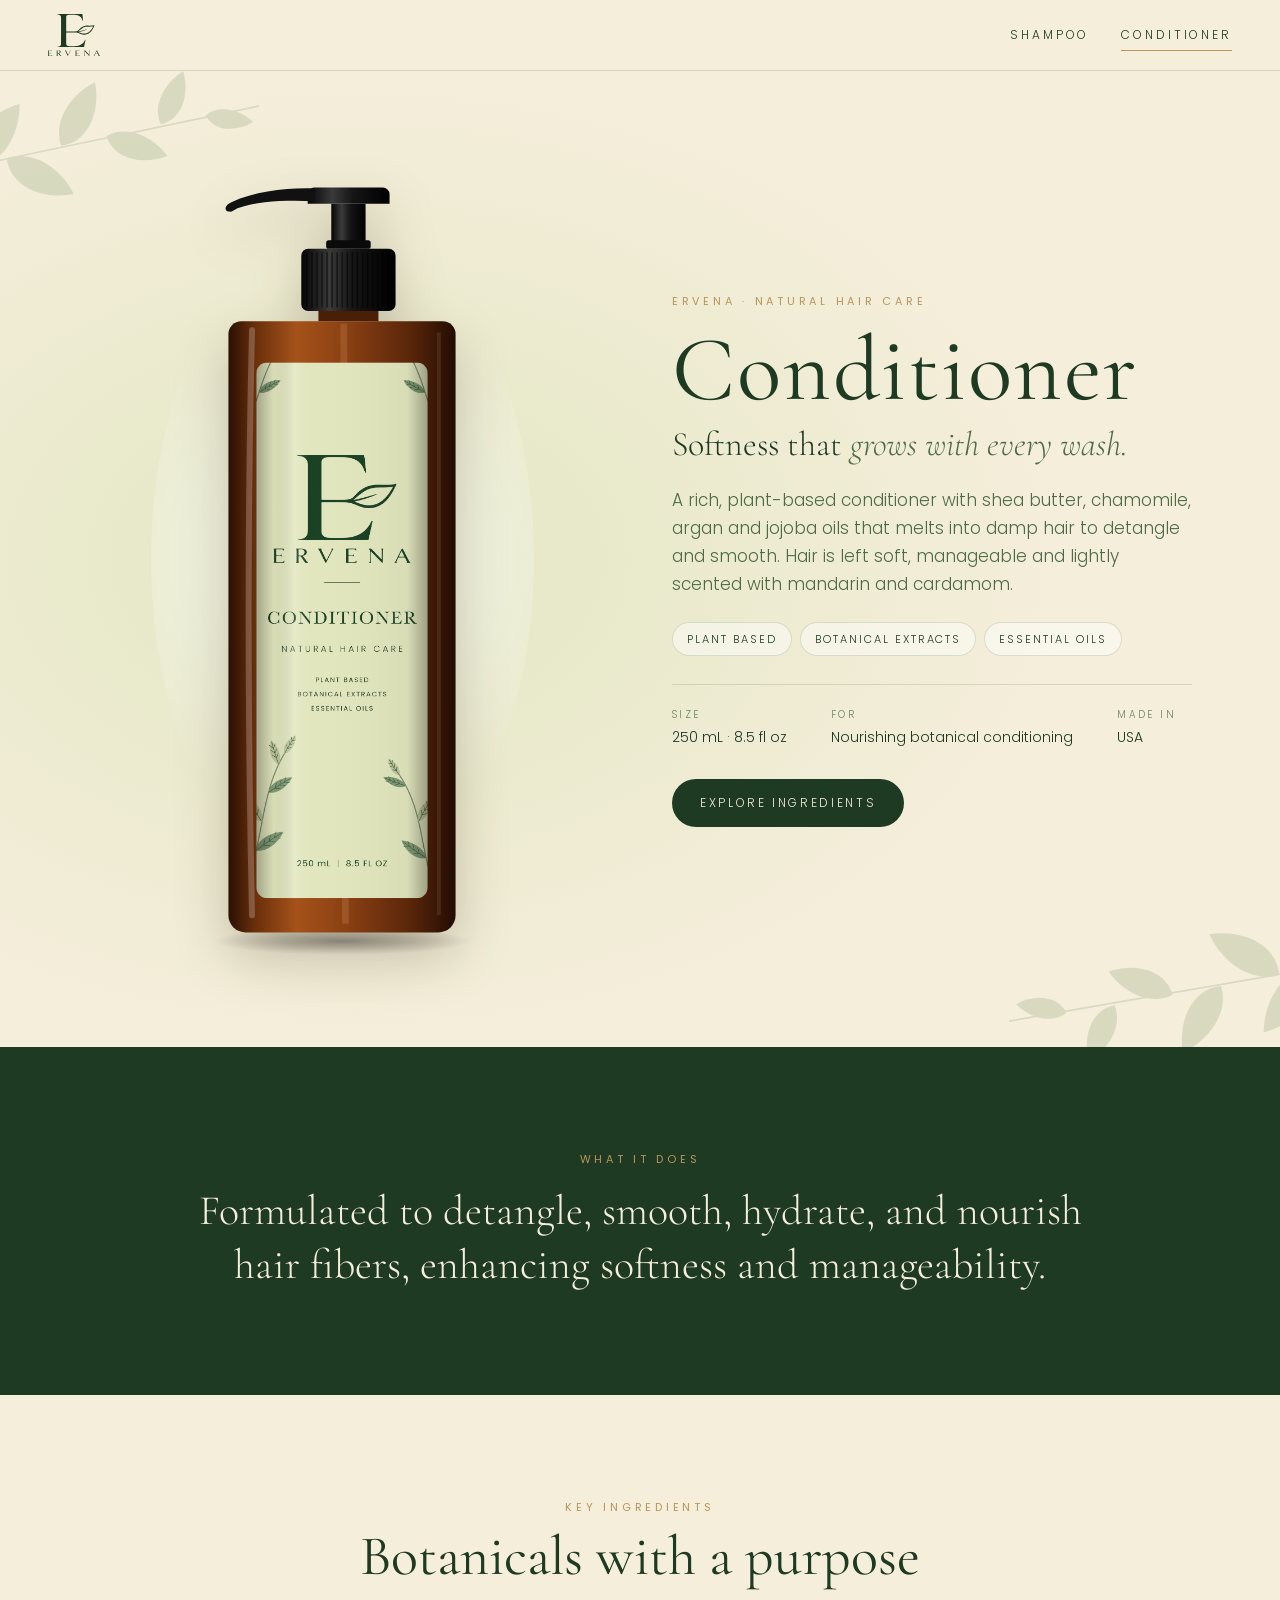
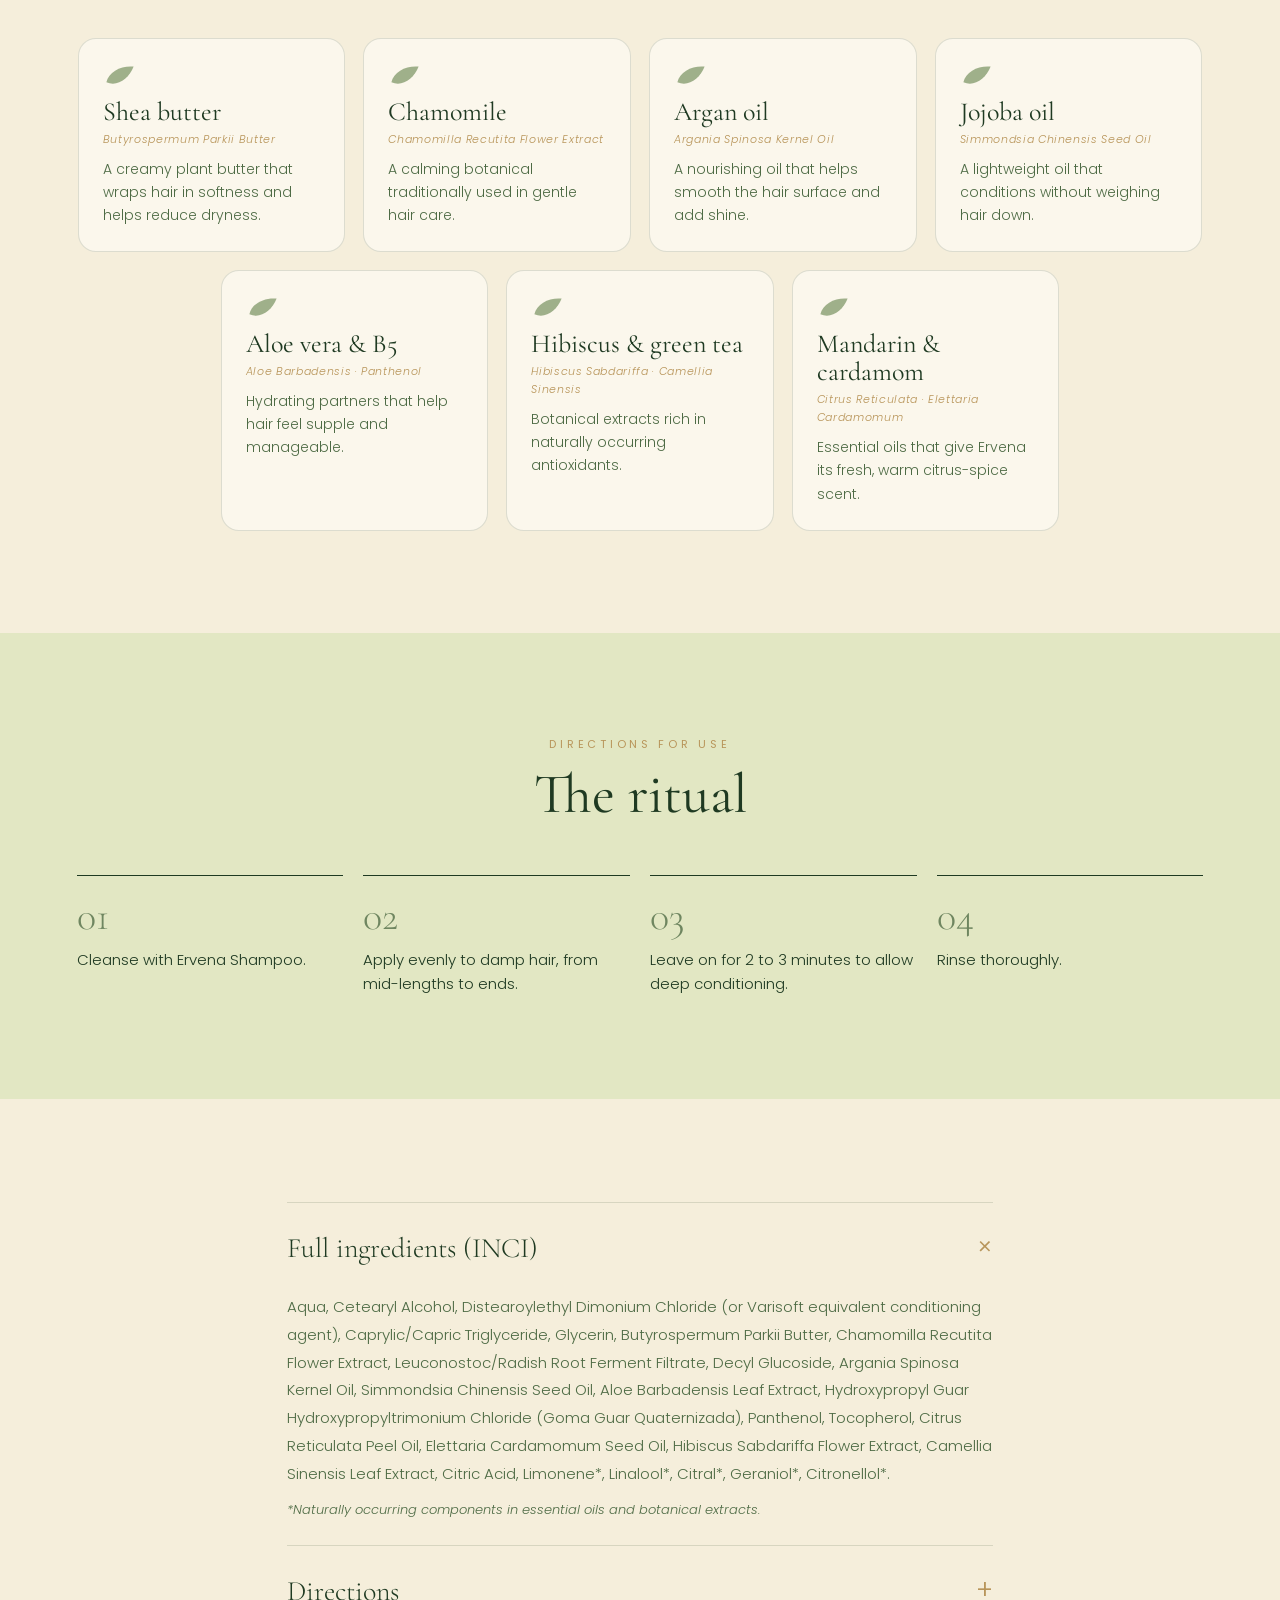
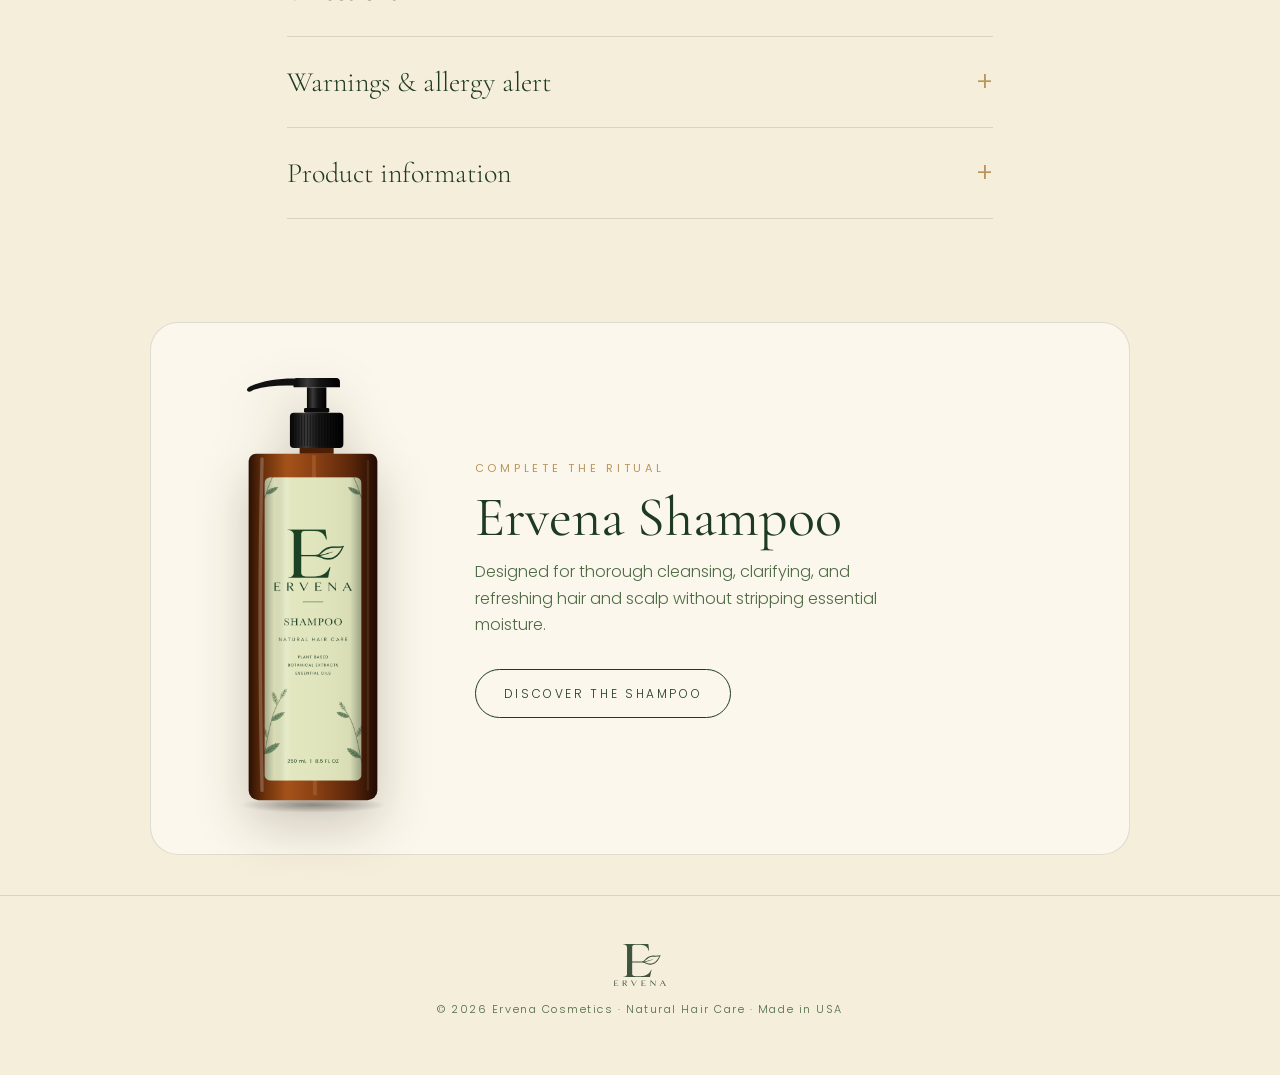
==== ervena-conditioner/index.html @ 04fb4346 "Add Ervena Shampoo and Conditioner product pages with bottle mockups Co-Authored-By: Claude Opus 5.5" ====
<!doctype html>
<html lang="en">
<head>
<meta charset="utf-8">
<meta name="viewport" content="width=device-width, initial-scale=1">
<title>Ervena Conditioner — Natural Hair Care | 250 mL</title>
<meta name="description" content="Ervena Conditioner: Formulated to detangle, smooth, hydrate, and nourish hair fibers, enhancing softness and manageability. Plant based, with botanical extracts and essential oils. 250 mL / 8.5 fl oz.">
<link rel="canonical" href="https://ervenacosmetics.com/ervena-conditioner/">
<meta property="og:title" content="Ervena Conditioner — Natural Hair Care | 250 mL">
<meta property="og:description" content="Formulated to detangle, smooth, hydrate, and nourish hair fibers, enhancing softness and manageability.">
<meta property="og:image" content="https://ervenacosmetics.com/assets/label-conditioner-front.jpg">
<meta property="og:type" content="product">
<meta name="theme-color" content="#f5eedb">
<link rel="icon" href="/favicon.svg" type="image/svg+xml">
<link rel="preconnect" href="https://fonts.googleapis.com">
<link rel="preconnect" href="https://fonts.gstatic.com" crossorigin>
<link href="https://fonts.googleapis.com/css2?family=Cormorant+Garamond:ital,wght@0,400;0,500;1,400&family=Poppins:wght@300;400;500&display=swap" rel="stylesheet">
<link rel="stylesheet" href="/assets/product.css">
<script type="application/ld+json">{"@context": "https://schema.org", "@type": "Product", "name": "Ervena Conditioner", "brand": {"@type": "Brand", "name": "Ervena"}, "description": "Formulated to detangle, smooth, hydrate, and nourish hair fibers, enhancing softness and manageability.", "gtin12": "860016462052", "image": "https://ervenacosmetics.com/assets/label-conditioner-front.jpg", "size": "250 mL / 8.5 fl oz", "url": "https://ervenacosmetics.com/ervena-conditioner/"}</script>
</head>
<body>
<header class="top">
 <a class="brand" href="/" aria-label="Ervena home"><img src="/assets/logo.svg" alt="Ervena" width="74" height="60"></a>
 <nav aria-label="Products">
  <a href="/ervena-shampoo/">Shampoo</a>
  <a href="/ervena-conditioner/" aria-current="page">Conditioner</a>
 </nav>
</header>

<main>
<section class="hero">
 <svg class="sprig s1" viewBox="0 0 400 260" aria-hidden="true"><g class="sway"><path class="stem" d="M10 250 C90 200 200 140 390 30"/><g transform="translate(70 214) rotate(-70) scale(1)"><path class="lf" style="--d:0.00s" d="M0 0 C22 31 68 26 100 0 C70 -22 24 -27 0 0Z"/></g><g transform="translate(110 190) rotate(10) scale(0.95)"><path class="lf" style="--d:0.37s" d="M0 0 C22 31 68 26 100 0 C70 -22 24 -27 0 0Z"/></g><g transform="translate(170 154) rotate(-80) scale(0.9)"><path class="lf" style="--d:0.74s" d="M0 0 C22 31 68 26 100 0 C70 -22 24 -27 0 0Z"/></g><g transform="translate(220 125) rotate(0) scale(0.8)"><path class="lf" style="--d:1.11s" d="M0 0 C22 31 68 26 100 0 C70 -22 24 -27 0 0Z"/></g><g transform="translate(280 90) rotate(-85) scale(0.72)"><path class="lf" style="--d:1.48s" d="M0 0 C22 31 68 26 100 0 C70 -22 24 -27 0 0Z"/></g><g transform="translate(330 62) rotate(-10) scale(0.6)"><path class="lf" style="--d:1.85s" d="M0 0 C22 31 68 26 100 0 C70 -22 24 -27 0 0Z"/></g></g></svg><svg class="sprig s2" viewBox="0 0 400 260" aria-hidden="true"><g class="sway"><path class="stem" d="M10 250 C90 200 200 140 390 30"/><g transform="translate(70 214) rotate(-70) scale(1)"><path class="lf" style="--d:0.00s" d="M0 0 C22 31 68 26 100 0 C70 -22 24 -27 0 0Z"/></g><g transform="translate(110 190) rotate(10) scale(0.95)"><path class="lf" style="--d:0.37s" d="M0 0 C22 31 68 26 100 0 C70 -22 24 -27 0 0Z"/></g><g transform="translate(170 154) rotate(-80) scale(0.9)"><path class="lf" style="--d:0.74s" d="M0 0 C22 31 68 26 100 0 C70 -22 24 -27 0 0Z"/></g><g transform="translate(220 125) rotate(0) scale(0.8)"><path class="lf" style="--d:1.11s" d="M0 0 C22 31 68 26 100 0 C70 -22 24 -27 0 0Z"/></g><g transform="translate(280 90) rotate(-85) scale(0.72)"><path class="lf" style="--d:1.48s" d="M0 0 C22 31 68 26 100 0 C70 -22 24 -27 0 0Z"/></g><g transform="translate(330 62) rotate(-10) scale(0.6)"><path class="lf" style="--d:1.85s" d="M0 0 C22 31 68 26 100 0 C70 -22 24 -27 0 0Z"/></g></g></svg>
 <div class="hero-media">
  <div class="halo" aria-hidden="true"></div>
  <svg class="bottle" viewBox="0 0 70 186" role="img" aria-label="Ervena Conditioner 250 mL bottle">
<defs>
 <linearGradient id="ambh" x1="0" x2="1">
  <stop offset="0" stop-color="#2a1004"/><stop offset=".12" stop-color="#6b300b"/><stop offset=".3" stop-color="#a5521a"/>
  <stop offset=".52" stop-color="#8a4013"/><stop offset=".8" stop-color="#5a260a"/><stop offset="1" stop-color="#220c03"/>
 </linearGradient>
 <linearGradient id="caph" x1="0" x2="1">
  <stop offset="0" stop-color="#050505"/><stop offset=".3" stop-color="#3a3a3a"/><stop offset=".55" stop-color="#151515"/><stop offset="1" stop-color="#000"/>
 </linearGradient>
 <linearGradient id="shadeh" x1="0" x2="1">
  <stop offset="0" stop-color="#000" stop-opacity=".28"/><stop offset=".1" stop-color="#000" stop-opacity=".04"/>
  <stop offset=".22" stop-color="#fff" stop-opacity=".16"/><stop offset=".3" stop-color="#fff" stop-opacity="0"/>
  <stop offset=".88" stop-color="#000" stop-opacity=".04"/><stop offset="1" stop-color="#000" stop-opacity=".3"/>
 </linearGradient>
 <radialGradient id="shadowh"><stop offset="0" stop-color="#000" stop-opacity=".35"/><stop offset="1" stop-color="#000" stop-opacity="0"/></radialGradient>
 <clipPath id="lblh"><rect x="15" y="47" width="40" height="125" rx="2.6"/></clipPath>
</defs>
<ellipse cx="35" cy="182" rx="30" ry="3.2" fill="url(#shadowh)"/>
<!-- válvula -->
<path d="M28.5 6.2 H44.5 a1.6 1.6 0 0 1 1.6 1.6 V10 H27 V7.8 a1.6 1.6 0 0 1 1.5-1.6Z" fill="url(#caph)"/>
<path d="M28.6 6.4 C22 6.2 15 7 9.2 9.6 C7.6 10.3 7.4 11.6 8.6 11.8 C9.4 11.9 9.8 11.4 10.6 11 C16 9.3 22 9.1 28.6 9.4Z" fill="#111"/>
<rect x="32.5" y="10" width="8" height="10" fill="url(#caph)"/>
<rect x="31.3" y="18.5" width="10.4" height="2" rx=".6" fill="#0a0a0a"/>
<rect x="25.5" y="20.5" width="22" height="14.5" rx="1.6" fill="url(#caph)"/>
<g stroke="#000" stroke-opacity=".55" stroke-width=".35"><line x1="26.80" y1="21.3" x2="26.80" y2="34.2"/><line x1="27.98" y1="21.3" x2="27.98" y2="34.2"/><line x1="29.16" y1="21.3" x2="29.16" y2="34.2"/><line x1="30.34" y1="21.3" x2="30.34" y2="34.2"/><line x1="31.52" y1="21.3" x2="31.52" y2="34.2"/><line x1="32.70" y1="21.3" x2="32.70" y2="34.2"/><line x1="33.88" y1="21.3" x2="33.88" y2="34.2"/><line x1="35.06" y1="21.3" x2="35.06" y2="34.2"/><line x1="36.24" y1="21.3" x2="36.24" y2="34.2"/><line x1="37.42" y1="21.3" x2="37.42" y2="34.2"/><line x1="38.60" y1="21.3" x2="38.60" y2="34.2"/><line x1="39.78" y1="21.3" x2="39.78" y2="34.2"/><line x1="40.96" y1="21.3" x2="40.96" y2="34.2"/><line x1="42.14" y1="21.3" x2="42.14" y2="34.2"/><line x1="43.32" y1="21.3" x2="43.32" y2="34.2"/><line x1="44.50" y1="21.3" x2="44.50" y2="34.2"/><line x1="45.68" y1="21.3" x2="45.68" y2="34.2"/></g>
<rect x="29.5" y="35" width="14" height="2.4" fill="#4a1f07"/>
<!-- corpo -->
<path d="M11.5 37.4 H58.5 a3 3 0 0 1 3 3 V176 a4 4 0 0 1 -4 4 H12.5 a4 4 0 0 1 -4 -4 V40.4 a3 3 0 0 1 3 -3Z" fill="url(#ambh)"/>
<line x1="35.4" y1="38" x2="35.8" y2="178" stroke="#e8b27a" stroke-opacity=".18" stroke-width="1.6"/>
<!-- rótulo -->
<image href="/assets/label-conditioner-front.jpg" x="15" y="47" width="40" height="125" preserveAspectRatio="none" clip-path="url(#lblh)"/>
<rect x="15" y="47" width="40" height="125" rx="2.6" fill="url(#shadeh)"/>
<!-- brilho do vidro/PET -->
<path d="M14 39.5 C13 80 13 130 14 176" stroke="#fff" stroke-opacity=".22" stroke-width="1.4" fill="none" stroke-linecap="round"/>
<path d="M57.6 40 V176" stroke="#ffd7a6" stroke-opacity=".1" stroke-width=".9"/>
</svg>
 </div>
 <div class="hero-copy">
  <p class="eyebrow">Ervena · Natural Hair Care</p>
  <h1>Conditioner</h1>
  <p class="headline">Softness that <em>grows with every wash.</em></p>
  <p class="lede">A rich, plant-based conditioner with shea butter, chamomile, argan and jojoba oils that melts into damp hair to detangle and smooth. Hair is left soft, manageable and lightly scented with mandarin and cardamom.</p>
  <ul class="badges">
   <li>Plant based</li><li>Botanical extracts</li><li>Essential oils</li>
  </ul>
  <dl class="facts">
   <div><dt>Size</dt><dd>250 mL · 8.5 fl oz</dd></div>
   <div><dt>For</dt><dd>Nourishing botanical conditioning</dd></div>
   <div><dt>Made in</dt><dd>USA</dd></div>
  </dl>
  <a class="btn" href="#ingredients">Explore ingredients</a>
 </div>
</section>

<section class="why">
 <p class="kicker">What it does</p>
 <p class="statement">Formulated to detangle, smooth, hydrate, and nourish hair fibers, enhancing softness and manageability.</p>
</section>

<section class="keys" id="ingredients">
 <div class="sec-head"><p class="kicker">Key ingredients</p><h2>Botanicals with a purpose</h2></div>
 <ul class="ing-grid"><li class="ing"><svg viewBox="-4 -30 108 60" aria-hidden="true"><path d="M0 0 C22 31 68 26 100 0 C70 -22 24 -27 0 0Z"/></svg>
<h3>Shea butter</h3><p class="inci-name">Butyrospermum Parkii Butter</p><p>A creamy plant butter that wraps hair in softness and helps reduce dryness.</p></li><li class="ing"><svg viewBox="-4 -30 108 60" aria-hidden="true"><path d="M0 0 C22 31 68 26 100 0 C70 -22 24 -27 0 0Z"/></svg>
<h3>Chamomile</h3><p class="inci-name">Chamomilla Recutita Flower Extract</p><p>A calming botanical traditionally used in gentle hair care.</p></li><li class="ing"><svg viewBox="-4 -30 108 60" aria-hidden="true"><path d="M0 0 C22 31 68 26 100 0 C70 -22 24 -27 0 0Z"/></svg>
<h3>Argan oil</h3><p class="inci-name">Argania Spinosa Kernel Oil</p><p>A nourishing oil that helps smooth the hair surface and add shine.</p></li><li class="ing"><svg viewBox="-4 -30 108 60" aria-hidden="true"><path d="M0 0 C22 31 68 26 100 0 C70 -22 24 -27 0 0Z"/></svg>
<h3>Jojoba oil</h3><p class="inci-name">Simmondsia Chinensis Seed Oil</p><p>A lightweight oil that conditions without weighing hair down.</p></li><li class="ing"><svg viewBox="-4 -30 108 60" aria-hidden="true"><path d="M0 0 C22 31 68 26 100 0 C70 -22 24 -27 0 0Z"/></svg>
<h3>Aloe vera &amp; B5</h3><p class="inci-name">Aloe Barbadensis · Panthenol</p><p>Hydrating partners that help hair feel supple and manageable.</p></li><li class="ing"><svg viewBox="-4 -30 108 60" aria-hidden="true"><path d="M0 0 C22 31 68 26 100 0 C70 -22 24 -27 0 0Z"/></svg>
<h3>Hibiscus &amp; green tea</h3><p class="inci-name">Hibiscus Sabdariffa · Camellia Sinensis</p><p>Botanical extracts rich in naturally occurring antioxidants.</p></li><li class="ing"><svg viewBox="-4 -30 108 60" aria-hidden="true"><path d="M0 0 C22 31 68 26 100 0 C70 -22 24 -27 0 0Z"/></svg>
<h3>Mandarin &amp; cardamom</h3><p class="inci-name">Citrus Reticulata · Elettaria Cardamomum</p><p>Essential oils that give Ervena its fresh, warm citrus-spice scent.</p></li></ul>
</section>

<section class="ritual">
 <div class="sec-head"><p class="kicker">Directions for use</p><h2>The ritual</h2></div>
 <ol class="steps"><li><span>01</span><p>Cleanse with Ervena Shampoo.</p></li><li><span>02</span><p>Apply evenly to damp hair, from mid-lengths to ends.</p></li><li><span>03</span><p>Leave on for 2 to 3 minutes to allow deep conditioning.</p></li><li><span>04</span><p>Rinse thoroughly.</p></li></ol>
</section>

<section class="details">
 <details open>
  <summary>Full ingredients (INCI)</summary>
  <p class="inci">Aqua, Cetearyl Alcohol, Distearoylethyl Dimonium Chloride (or Varisoft equivalent conditioning agent), Caprylic/Capric Triglyceride, Glycerin, Butyrospermum Parkii Butter, Chamomilla Recutita Flower Extract, Leuconostoc/Radish Root Ferment Filtrate, Decyl Glucoside, Argania Spinosa Kernel Oil, Simmondsia Chinensis Seed Oil, Aloe Barbadensis Leaf Extract, Hydroxypropyl Guar Hydroxypropyltrimonium Chloride (Goma Guar Quaternizada), Panthenol, Tocopherol, Citrus Reticulata Peel Oil, Elettaria Cardamomum Seed Oil, Hibiscus Sabdariffa Flower Extract, Camellia Sinensis Leaf Extract, Citric Acid, Limonene*, Linalool*, Citral*, Geraniol*, Citronellol*.</p>
  <p class="note">*Naturally occurring components in essential oils and botanical extracts.</p>
 </details>
 <details>
  <summary>Directions</summary>
  <p>After cleansing with Ervena Shampoo, apply evenly to damp hair from mid-lengths to ends. Leave on for 2 to 3 minutes to allow deep conditioning, then rinse thoroughly.</p>
 </details>
 <details>
  <summary>Warnings &amp; allergy alert</summary>
  <p><strong>Warnings:</strong> For external use only. Keep out of reach of children. Avoid contact with eyes; if contact occurs, rinse immediately with plenty of water. Discontinue use if irritation or redness develops.</p>
  <p><strong>Allergy alert:</strong> Contains natural plant extracts and essential oils. Perform a patch test 24 hours prior to first use.</p>
 </details>
 <details>
  <summary>Product information</summary>
  <dl class="spec">
   <div><dt>Volume</dt><dd>250 mL / 8.5 fl oz</dd></div>
   <div><dt>Packaging</dt><dd>Amber square bottle with pump</dd></div>
   <div><dt>Shelf life</dt><dd>1 year</dd></div>
   <div><dt>UPC</dt><dd>860016462052</dd></div>
   <div><dt>Origin</dt><dd>Made in USA</dd></div>
  </dl>
 </details>
</section>

<section class="pair">
 <div class="pair-media"><svg class="bottle small" viewBox="0 0 70 186" role="img" aria-label="Ervena Shampoo 250 mL bottle">
<defs>
 <linearGradient id="ambp" x1="0" x2="1">
  <stop offset="0" stop-color="#2a1004"/><stop offset=".12" stop-color="#6b300b"/><stop offset=".3" stop-color="#a5521a"/>
  <stop offset=".52" stop-color="#8a4013"/><stop offset=".8" stop-color="#5a260a"/><stop offset="1" stop-color="#220c03"/>
 </linearGradient>
 <linearGradient id="capp" x1="0" x2="1">
  <stop offset="0" stop-color="#050505"/><stop offset=".3" stop-color="#3a3a3a"/><stop offset=".55" stop-color="#151515"/><stop offset="1" stop-color="#000"/>
 </linearGradient>
 <linearGradient id="shadep" x1="0" x2="1">
  <stop offset="0" stop-color="#000" stop-opacity=".28"/><stop offset=".1" stop-color="#000" stop-opacity=".04"/>
  <stop offset=".22" stop-color="#fff" stop-opacity=".16"/><stop offset=".3" stop-color="#fff" stop-opacity="0"/>
  <stop offset=".88" stop-color="#000" stop-opacity=".04"/><stop offset="1" stop-color="#000" stop-opacity=".3"/>
 </linearGradient>
 <radialGradient id="shadowp"><stop offset="0" stop-color="#000" stop-opacity=".35"/><stop offset="1" stop-color="#000" stop-opacity="0"/></radialGradient>
 <clipPath id="lblp"><rect x="15" y="47" width="40" height="125" rx="2.6"/></clipPath>
</defs>
<ellipse cx="35" cy="182" rx="30" ry="3.2" fill="url(#shadowp)"/>
<!-- válvula -->
<path d="M28.5 6.2 H44.5 a1.6 1.6 0 0 1 1.6 1.6 V10 H27 V7.8 a1.6 1.6 0 0 1 1.5-1.6Z" fill="url(#capp)"/>
<path d="M28.6 6.4 C22 6.2 15 7 9.2 9.6 C7.6 10.3 7.4 11.6 8.6 11.8 C9.4 11.9 9.8 11.4 10.6 11 C16 9.3 22 9.1 28.6 9.4Z" fill="#111"/>
<rect x="32.5" y="10" width="8" height="10" fill="url(#capp)"/>
<rect x="31.3" y="18.5" width="10.4" height="2" rx=".6" fill="#0a0a0a"/>
<rect x="25.5" y="20.5" width="22" height="14.5" rx="1.6" fill="url(#capp)"/>
<g stroke="#000" stroke-opacity=".55" stroke-width=".35"><line x1="26.80" y1="21.3" x2="26.80" y2="34.2"/><line x1="27.98" y1="21.3" x2="27.98" y2="34.2"/><line x1="29.16" y1="21.3" x2="29.16" y2="34.2"/><line x1="30.34" y1="21.3" x2="30.34" y2="34.2"/><line x1="31.52" y1="21.3" x2="31.52" y2="34.2"/><line x1="32.70" y1="21.3" x2="32.70" y2="34.2"/><line x1="33.88" y1="21.3" x2="33.88" y2="34.2"/><line x1="35.06" y1="21.3" x2="35.06" y2="34.2"/><line x1="36.24" y1="21.3" x2="36.24" y2="34.2"/><line x1="37.42" y1="21.3" x2="37.42" y2="34.2"/><line x1="38.60" y1="21.3" x2="38.60" y2="34.2"/><line x1="39.78" y1="21.3" x2="39.78" y2="34.2"/><line x1="40.96" y1="21.3" x2="40.96" y2="34.2"/><line x1="42.14" y1="21.3" x2="42.14" y2="34.2"/><line x1="43.32" y1="21.3" x2="43.32" y2="34.2"/><line x1="44.50" y1="21.3" x2="44.50" y2="34.2"/><line x1="45.68" y1="21.3" x2="45.68" y2="34.2"/></g>
<rect x="29.5" y="35" width="14" height="2.4" fill="#4a1f07"/>
<!-- corpo -->
<path d="M11.5 37.4 H58.5 a3 3 0 0 1 3 3 V176 a4 4 0 0 1 -4 4 H12.5 a4 4 0 0 1 -4 -4 V40.4 a3 3 0 0 1 3 -3Z" fill="url(#ambp)"/>
<line x1="35.4" y1="38" x2="35.8" y2="178" stroke="#e8b27a" stroke-opacity=".18" stroke-width="1.6"/>
<!-- rótulo -->
<image href="/assets/label-shampoo-front.jpg" x="15" y="47" width="40" height="125" preserveAspectRatio="none" clip-path="url(#lblp)"/>
<rect x="15" y="47" width="40" height="125" rx="2.6" fill="url(#shadep)"/>
<!-- brilho do vidro/PET -->
<path d="M14 39.5 C13 80 13 130 14 176" stroke="#fff" stroke-opacity=".22" stroke-width="1.4" fill="none" stroke-linecap="round"/>
<path d="M57.6 40 V176" stroke="#ffd7a6" stroke-opacity=".1" stroke-width=".9"/>
</svg></div>
 <div class="pair-copy">
  <p class="kicker">Complete the ritual</p>
  <h2>Ervena Shampoo</h2>
  <p>Designed for thorough cleansing, clarifying, and refreshing hair and scalp without stripping essential moisture.</p>
  <a class="btn ghost" href="/ervena-shampoo/">Discover the shampoo</a>
 </div>
</section>
</main>

<footer class="foot">
 <img src="/assets/logo.svg" alt="" width="52" height="42">
 <p>&copy; <span class="y">2026</span> Ervena Cosmetics · Natural Hair Care · Made in USA</p>
</footer>
<script>document.querySelector('.y').textContent=new Date().getFullYear()</script>
</body>
</html>
---- assets/product.css ----
:root{
  --cream:#f5eedb;--cream-2:#ece2c6;--paper:#fbf7ec;
  --sage-bg:#e2e7c3;--sage:#9fb08a;--sage-deep:#6f8660;
  --green:#1f3a22;--green-2:#4e6b45;--gold:#b8955a;--line:rgba(31,58,34,.14);
  --serif:"Cormorant Garamond",Georgia,serif;--sans:Poppins,system-ui,sans-serif;
}
*{box-sizing:border-box;margin:0;padding:0}
html{scroll-behavior:smooth}
body{background:var(--cream);color:var(--green);font-family:var(--sans);font-weight:300;line-height:1.65;-webkit-font-smoothing:antialiased;overflow-x:hidden}
a{color:inherit}
img,svg{display:block}
h1,h2,h3{font-family:var(--serif);font-weight:400;line-height:1.08}
em{font-style:italic;color:var(--green-2)}

/* header */
.top{position:sticky;top:0;z-index:10;display:flex;align-items:center;justify-content:space-between;padding:14px clamp(16px,4vw,48px);background:color-mix(in srgb,var(--cream) 86%,transparent);backdrop-filter:blur(10px);-webkit-backdrop-filter:blur(10px);border-bottom:1px solid var(--line)}
.brand img{height:42px;width:auto}
.top nav{display:flex;gap:clamp(14px,3vw,32px)}
.top nav a{font-size:12px;letter-spacing:.24em;text-transform:uppercase;text-decoration:none;padding:6px 0;border-bottom:1px solid transparent;transition:border-color .2s}
.top nav a:hover,.top nav a[aria-current]{border-color:var(--gold)}

/* hero */
.hero{position:relative;display:grid;grid-template-columns:1fr 1fr;align-items:center;gap:clamp(24px,5vw,72px);padding:clamp(40px,7vw,96px) clamp(16px,6vw,96px);background:radial-gradient(90% 80% at 28% 50%,var(--sage-bg) 0%,var(--cream) 62%);overflow:hidden}
.hero-media{position:relative;display:flex;justify-content:center;z-index:1}
.halo{position:absolute;inset:8% 14%;border-radius:50%;background:radial-gradient(circle,rgba(255,255,255,.75),rgba(255,255,255,0) 68%)}
.bottle{position:relative;width:min(300px,62vw);height:auto;filter:drop-shadow(0 22px 26px rgba(40,22,6,.22));animation:float 7s ease-in-out infinite}
.hero-copy{position:relative;z-index:1;max-width:520px}
.eyebrow,.kicker{font-size:11px;letter-spacing:.34em;text-transform:uppercase;color:var(--gold);font-weight:400}
h1{font-size:clamp(52px,8vw,92px);letter-spacing:.02em;margin-top:10px}
.headline{font-family:var(--serif);font-size:clamp(24px,3.2vw,34px);line-height:1.2;margin-top:6px}
.lede{margin-top:20px;color:var(--green-2);font-size:clamp(15px,1.5vw,17px)}
.badges{list-style:none;display:flex;flex-wrap:wrap;gap:8px;margin-top:24px}
.badges li{font-size:11px;letter-spacing:.18em;text-transform:uppercase;padding:7px 14px;border:1px solid var(--line);border-radius:999px;background:rgba(255,255,255,.45)}
.facts{display:grid;grid-template-columns:repeat(3,auto);gap:12px 28px;margin-top:28px;padding-top:22px;border-top:1px solid var(--line)}
.facts dt{font-size:10px;letter-spacing:.24em;text-transform:uppercase;color:var(--sage-deep)}
.facts dd{font-size:14px;margin-top:2px}
.btn{display:inline-block;margin-top:30px;padding:14px 28px;background:var(--green);color:var(--cream);text-decoration:none;font-size:12px;letter-spacing:.22em;text-transform:uppercase;border-radius:999px;transition:background .2s,transform .2s}
.btn:hover{background:var(--green-2);transform:translateY(-1px)}
.btn.ghost{background:transparent;color:var(--green);border:1px solid var(--green)}
.btn.ghost:hover{background:var(--green);color:var(--cream)}

/* sprigs */
.sprig{position:absolute;z-index:0;fill:var(--sage);opacity:.32;pointer-events:none;overflow:visible}
.sprig .stem{fill:none;stroke:var(--sage);stroke-width:2}
.sway{transform-origin:10px 250px;animation:sway 9s ease-in-out infinite alternate}
.lf{animation:flutter 3.6s ease-in-out var(--d) infinite alternate}
.s1{width:min(320px,55vw);top:-40px;left:-70px;transform:rotate(18deg)}
.s2{width:min(340px,58vw);bottom:-60px;right:-80px;transform:rotate(200deg)}
.s2 .sway{animation-duration:11s;animation-delay:-4s}

/* sections */
section{padding:clamp(56px,8vw,112px) clamp(16px,6vw,96px)}
.sec-head{text-align:center;margin-bottom:clamp(32px,4vw,56px)}
.sec-head h2,.pair h2{font-size:clamp(36px,5vw,56px);margin-top:10px}
.why{text-align:center;background:var(--green);color:var(--cream)}
.why .statement{font-family:var(--serif);font-size:clamp(26px,3.6vw,42px);line-height:1.3;max-width:900px;margin:16px auto 0}

.ing-grid{list-style:none;display:flex;flex-wrap:wrap;justify-content:center;gap:18px;max-width:1180px;margin:0 auto}
.ing{flex:0 1 calc(25% - 14px);min-width:min(240px,100%);background:var(--paper);border:1px solid var(--line);border-radius:18px;padding:26px 24px 24px;transition:transform .25s,box-shadow .25s}
.ing:hover{transform:translateY(-3px);box-shadow:0 14px 30px -18px rgba(31,58,34,.35)}
.ing svg{width:34px;fill:var(--sage);transform:rotate(-30deg);margin-bottom:14px}
.ing h3{font-size:26px}
.inci-name{font-size:11px;letter-spacing:.06em;color:var(--gold);margin:4px 0 10px;font-style:italic}
.ing p:last-child{font-size:14px;color:var(--green-2)}

.ritual{background:var(--sage-bg)}
.steps{list-style:none;display:grid;grid-template-columns:repeat(4,1fr);gap:20px;max-width:1180px;margin:0 auto;counter-reset:s}
.steps li{position:relative;padding-top:20px;border-top:1px solid var(--green)}
.steps span{font-family:var(--serif);font-size:40px;color:var(--sage-deep);line-height:1}
.steps p{margin-top:10px;font-size:15px}

.details{max-width:860px;margin:0 auto}
details{border-bottom:1px solid var(--line)}
details:first-child{border-top:1px solid var(--line)}
summary{list-style:none;cursor:pointer;display:flex;justify-content:space-between;align-items:center;padding:22px 0;font-family:var(--serif);font-size:clamp(22px,2.6vw,28px)}
summary::-webkit-details-marker{display:none}
summary::after{content:"+";font-family:var(--sans);font-weight:300;font-size:26px;color:var(--gold);transition:transform .25s}
details[open] summary::after{transform:rotate(45deg)}
details>p,details>dl{padding:0 0 24px;color:var(--green-2);font-size:15px}
details>p+p{margin-top:-12px}
.inci{line-height:1.85}
.note{font-style:italic;font-size:13px!important}
details strong{color:var(--green);font-weight:500}
.spec{display:grid;grid-template-columns:repeat(auto-fit,minmax(160px,1fr));gap:16px}
.spec dt{font-size:10px;letter-spacing:.24em;text-transform:uppercase;color:var(--sage-deep)}
.spec dd{color:var(--green)}

.pair{display:grid;grid-template-columns:auto 1fr;align-items:center;gap:clamp(24px,6vw,80px);max-width:980px;margin:0 auto 40px;padding-top:40px;padding-bottom:40px;background:var(--paper);border-radius:28px;border:1px solid var(--line)}
.bottle.small{width:clamp(120px,18vw,170px);animation:none}
.pair p:not(.kicker){color:var(--green-2);margin-top:12px;max-width:440px}

.foot{display:flex;flex-direction:column;align-items:center;gap:14px;padding:48px 16px 56px;font-size:11px;letter-spacing:.14em;color:var(--green-2);border-top:1px solid var(--line)}
.foot img{height:42px;width:auto;opacity:.85}

@keyframes float{0%,100%{transform:translateY(0)}50%{transform:translateY(-10px)}}
@keyframes sway{from{transform:rotate(-2.5deg)}to{transform:rotate(3deg)}}
@keyframes flutter{from{transform:rotate(-5deg)}to{transform:rotate(6deg)}}

@media (max-width:860px){
  .hero{grid-template-columns:1fr;text-align:center}
  .hero-copy{margin:0 auto}
  .badges{justify-content:center}
  .facts{grid-template-columns:repeat(3,1fr);text-align:center}
  .bottle{width:min(240px,58vw)}
  .steps{grid-template-columns:1fr 1fr}
  .pair{grid-template-columns:1fr;text-align:center;justify-items:center;margin:0 16px 32px}
  .pair p:not(.kicker){margin-left:auto;margin-right:auto}
}
@media (max-width:480px){
  .steps{grid-template-columns:1fr}
  .facts{gap:12px}
  .facts dd{font-size:13px}
  .top nav a{letter-spacing:.14em}
}
@media (prefers-reduced-motion:reduce){*{animation:none!important;transition:none!important}html{scroll-behavior:auto}}
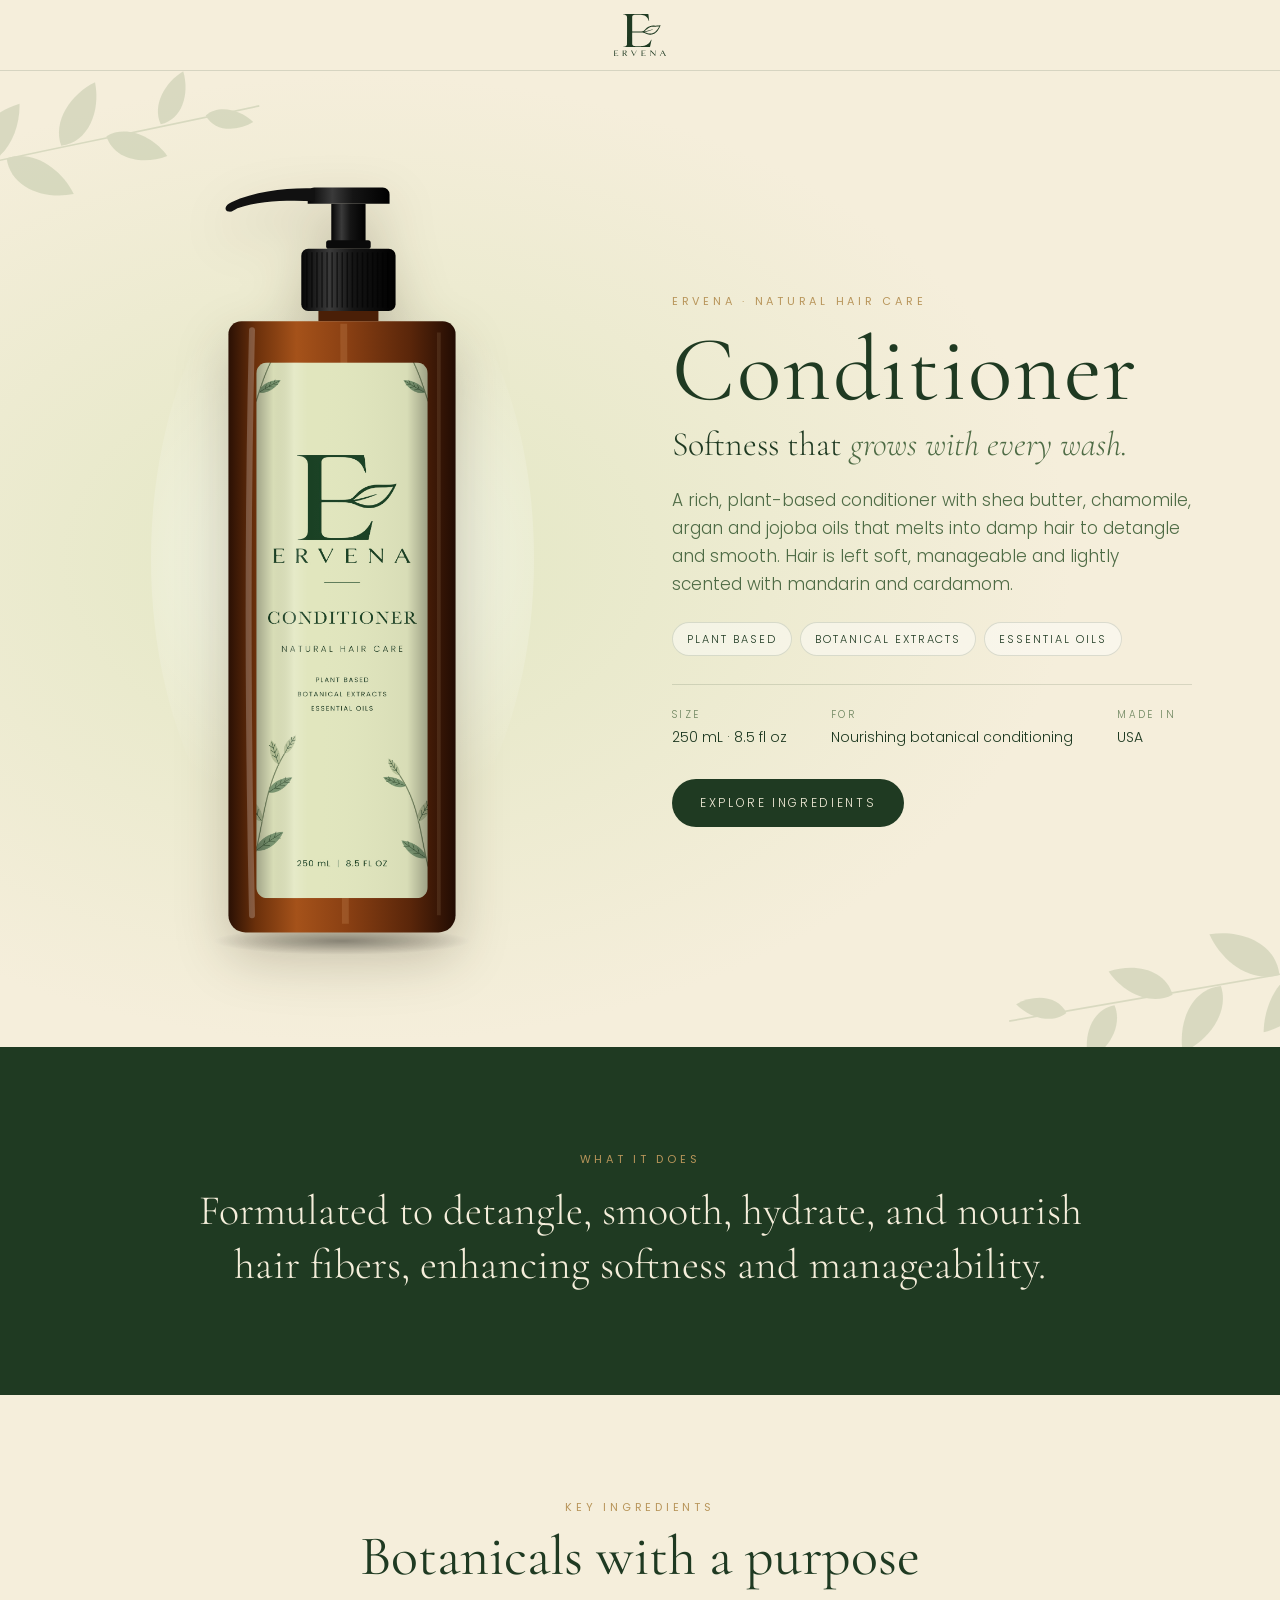
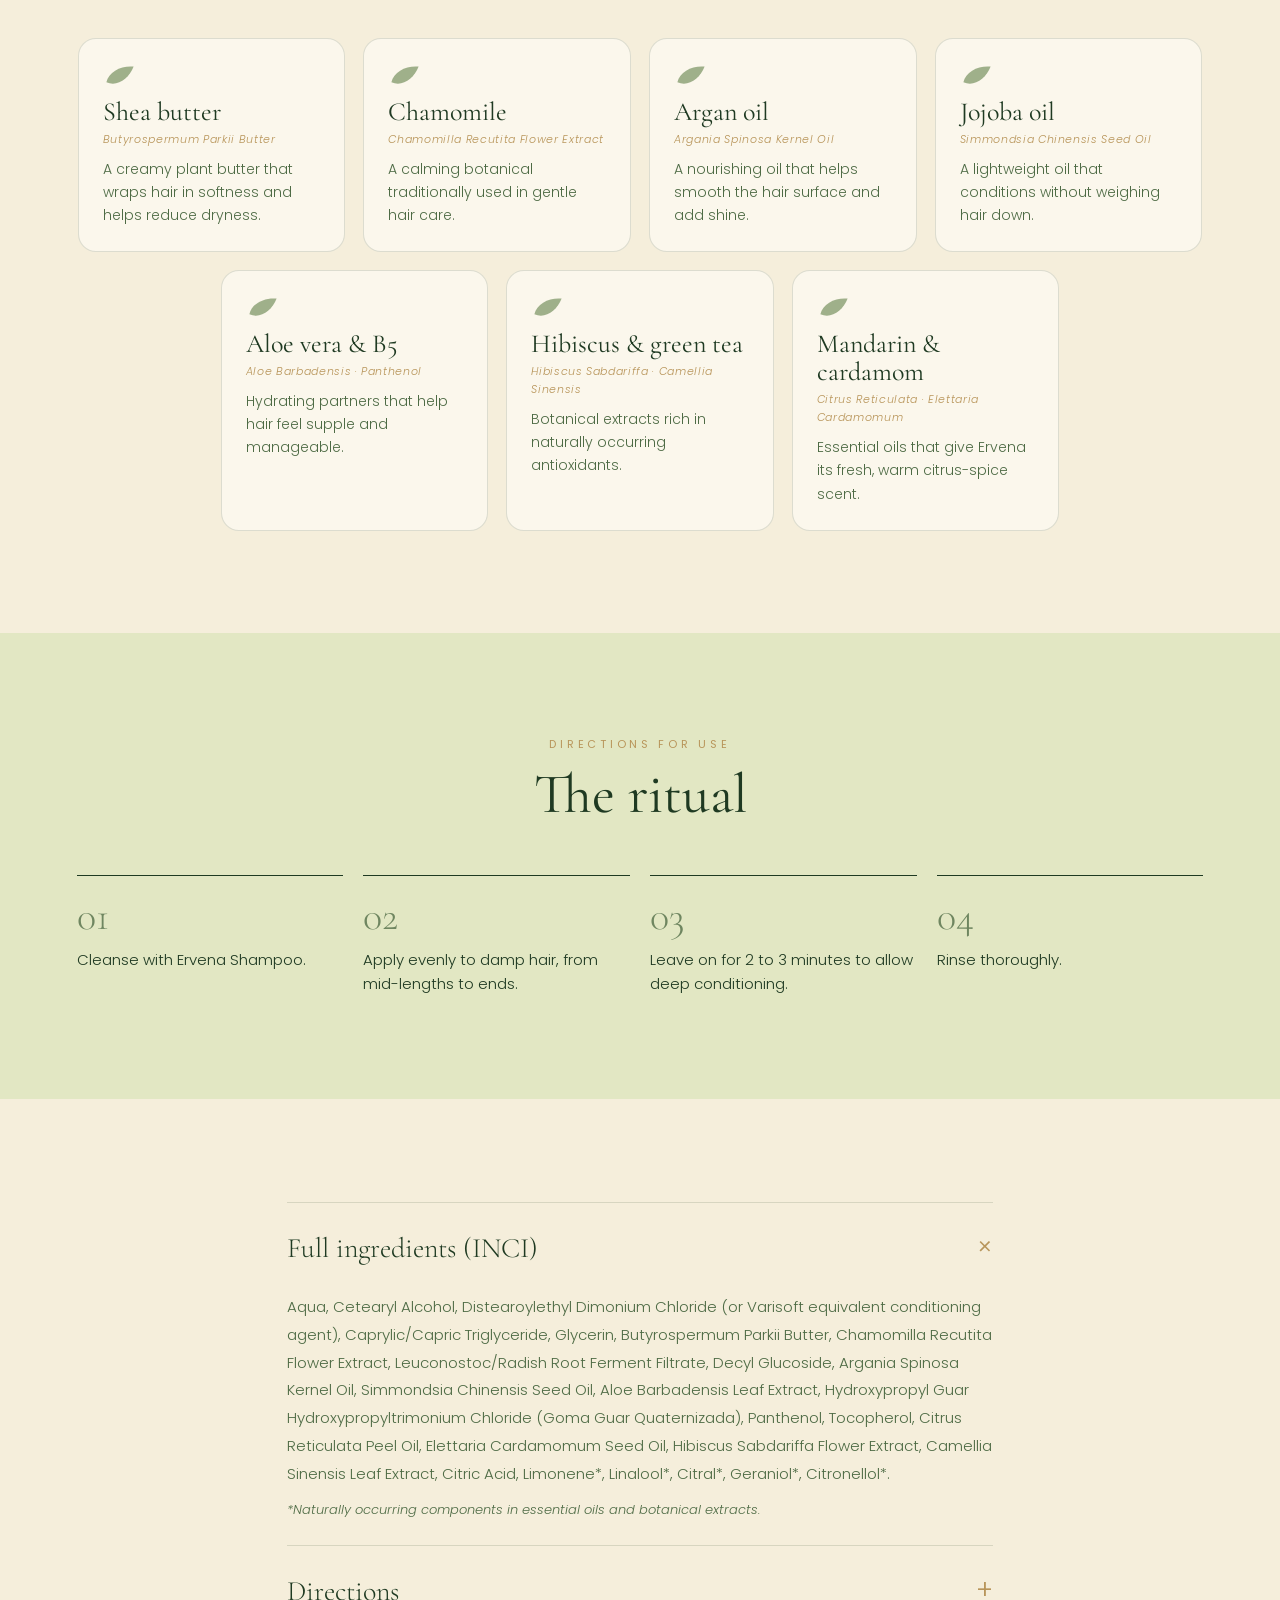
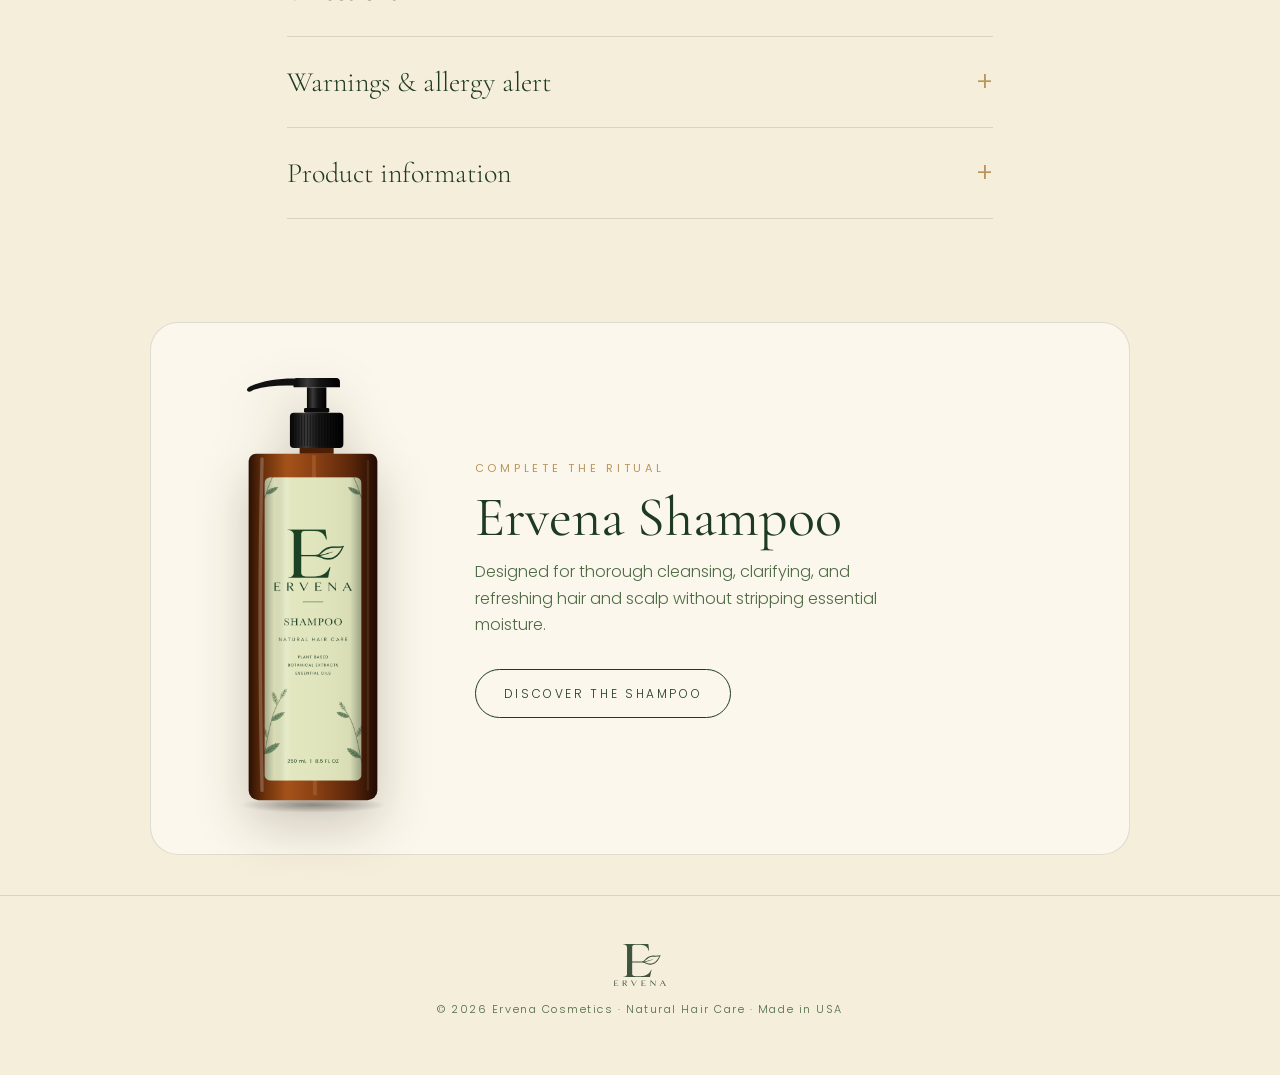
==== commit 3b51a085: "Remove product menu from header for now Co-Authored-By: Claude Opus 5.5 <noreply@anthropic.com>" ====
--- a/ervena-conditioner/index.html
+++ b/ervena-conditioner/index.html
@@ -21,10 +21,6 @@
 <body>
 <header class="top">
  <a class="brand" href="/" aria-label="Ervena home"><img src="/assets/logo.svg" alt="Ervena" width="74" height="60"></a>
- <nav aria-label="Products">
-  <a href="/ervena-shampoo/">Shampoo</a>
-  <a href="/ervena-conditioner/" aria-current="page">Conditioner</a>
- </nav>
 </header>
 
 <main>
--- a/assets/product.css
+++ b/assets/product.css
@@ -13,7 +13,7 @@
 em{font-style:italic;color:var(--green-2)}
 
 /* header */
-.top{position:sticky;top:0;z-index:10;display:flex;align-items:center;justify-content:space-between;padding:14px clamp(16px,4vw,48px);background:color-mix(in srgb,var(--cream) 86%,transparent);backdrop-filter:blur(10px);-webkit-backdrop-filter:blur(10px);border-bottom:1px solid var(--line)}
+.top{position:sticky;top:0;z-index:10;display:flex;align-items:center;justify-content:center;padding:14px clamp(16px,4vw,48px);background:color-mix(in srgb,var(--cream) 86%,transparent);backdrop-filter:blur(10px);-webkit-backdrop-filter:blur(10px);border-bottom:1px solid var(--line)}
 .brand img{height:42px;width:auto}
 .top nav{display:flex;gap:clamp(14px,3vw,32px)}
 .top nav a{font-size:12px;letter-spacing:.24em;text-transform:uppercase;text-decoration:none;padding:6px 0;border-bottom:1px solid transparent;transition:border-color .2s}
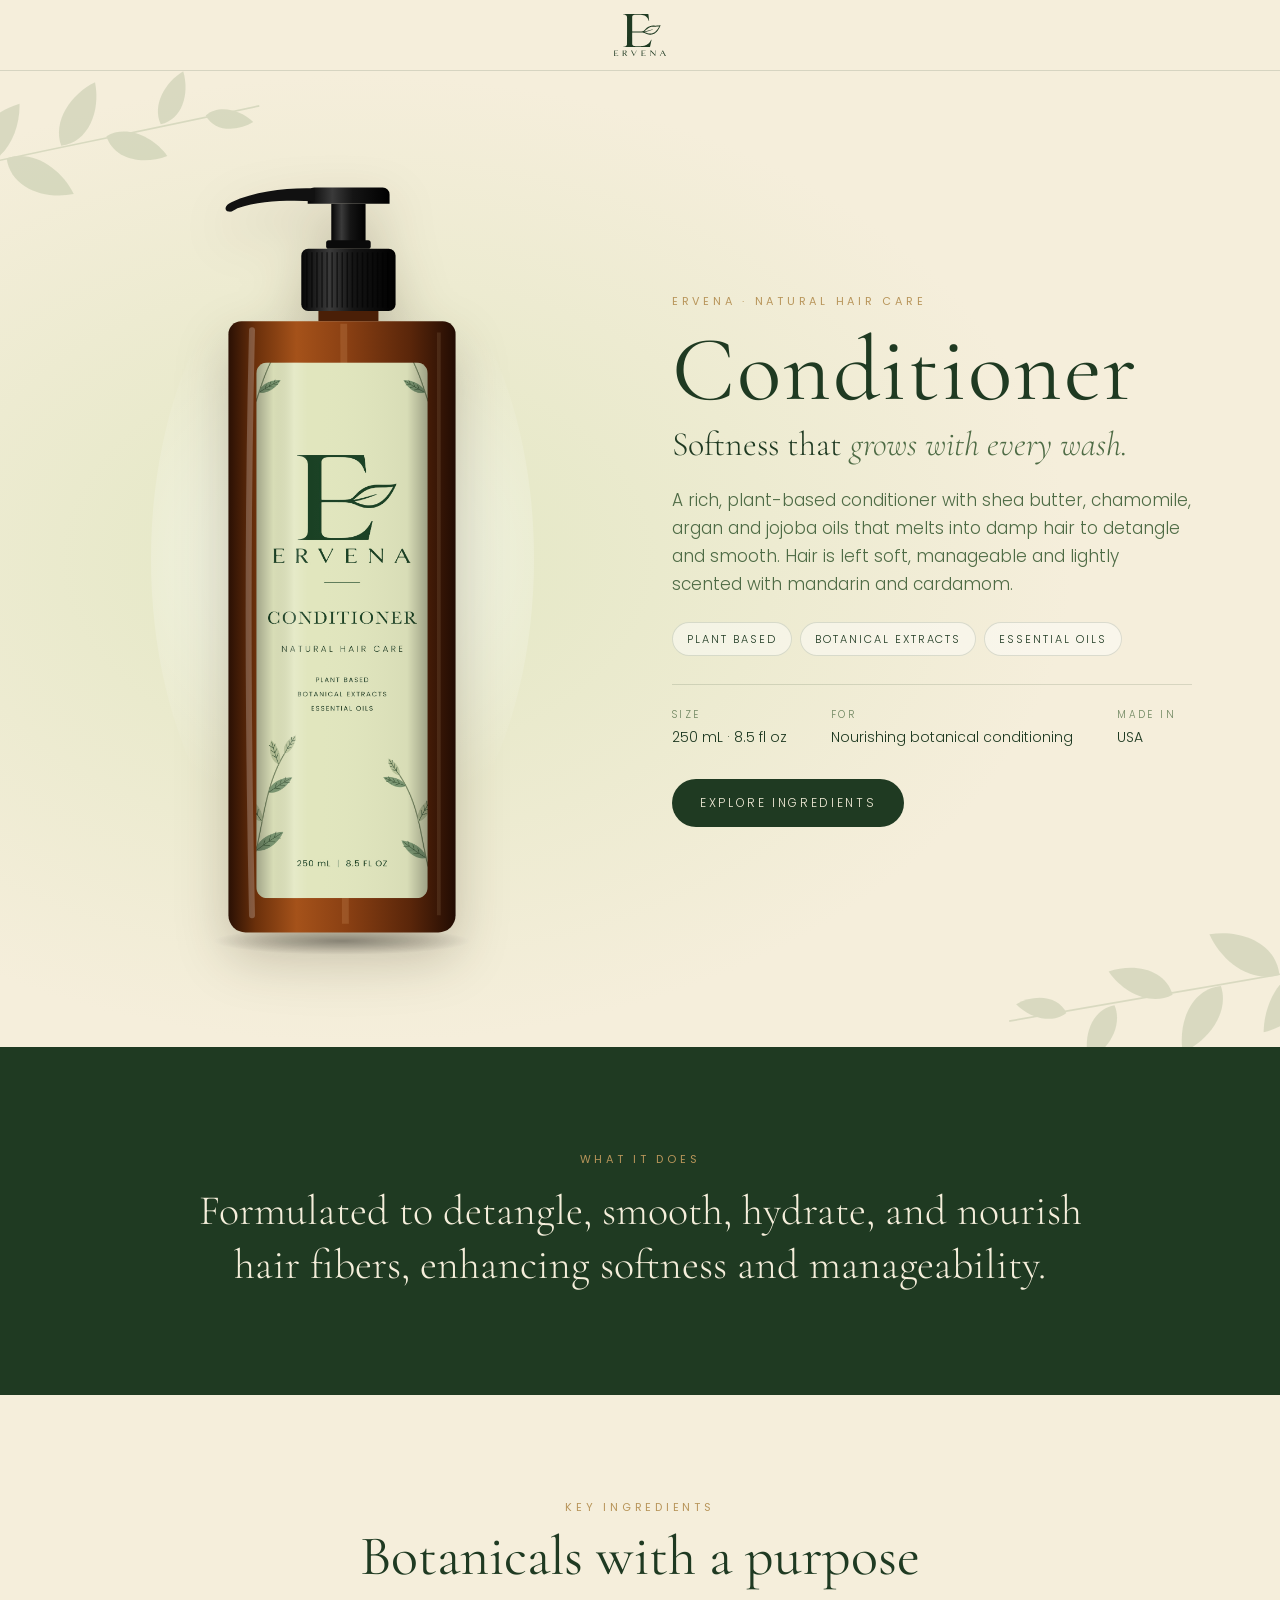
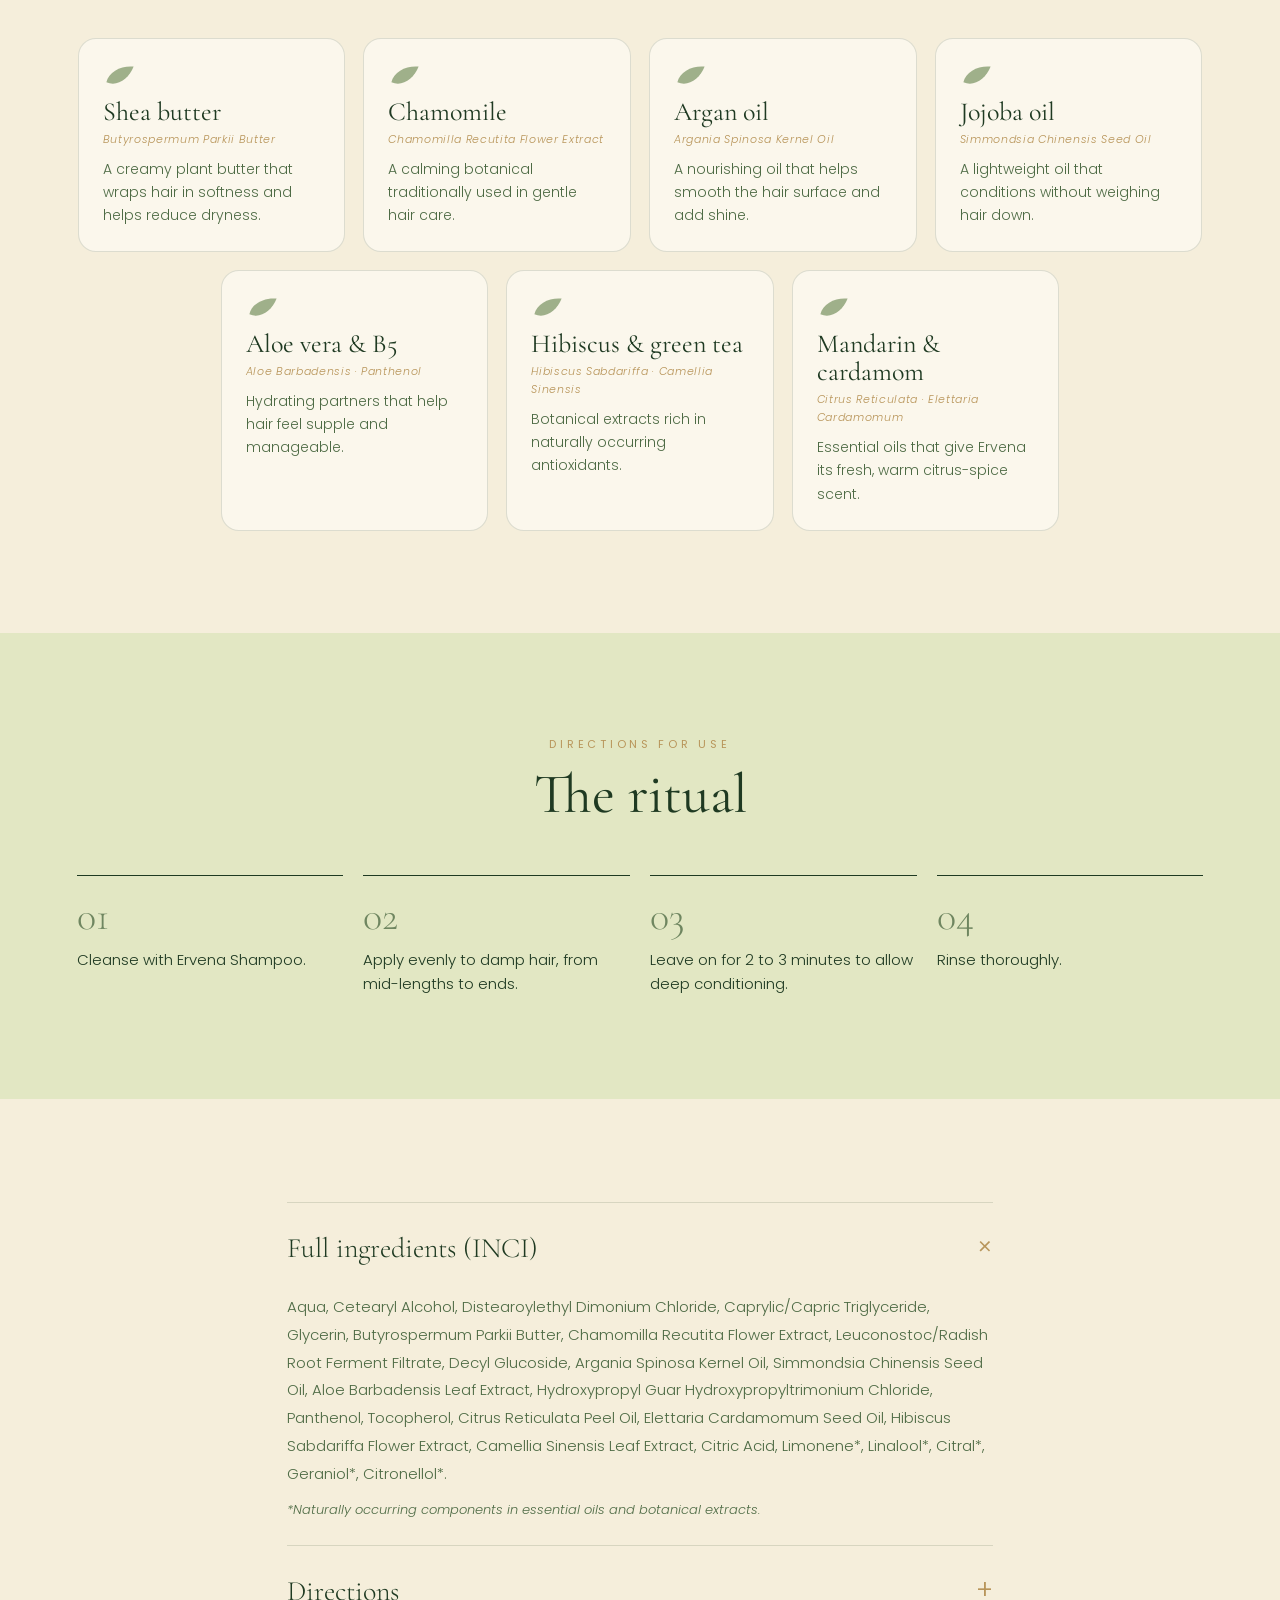
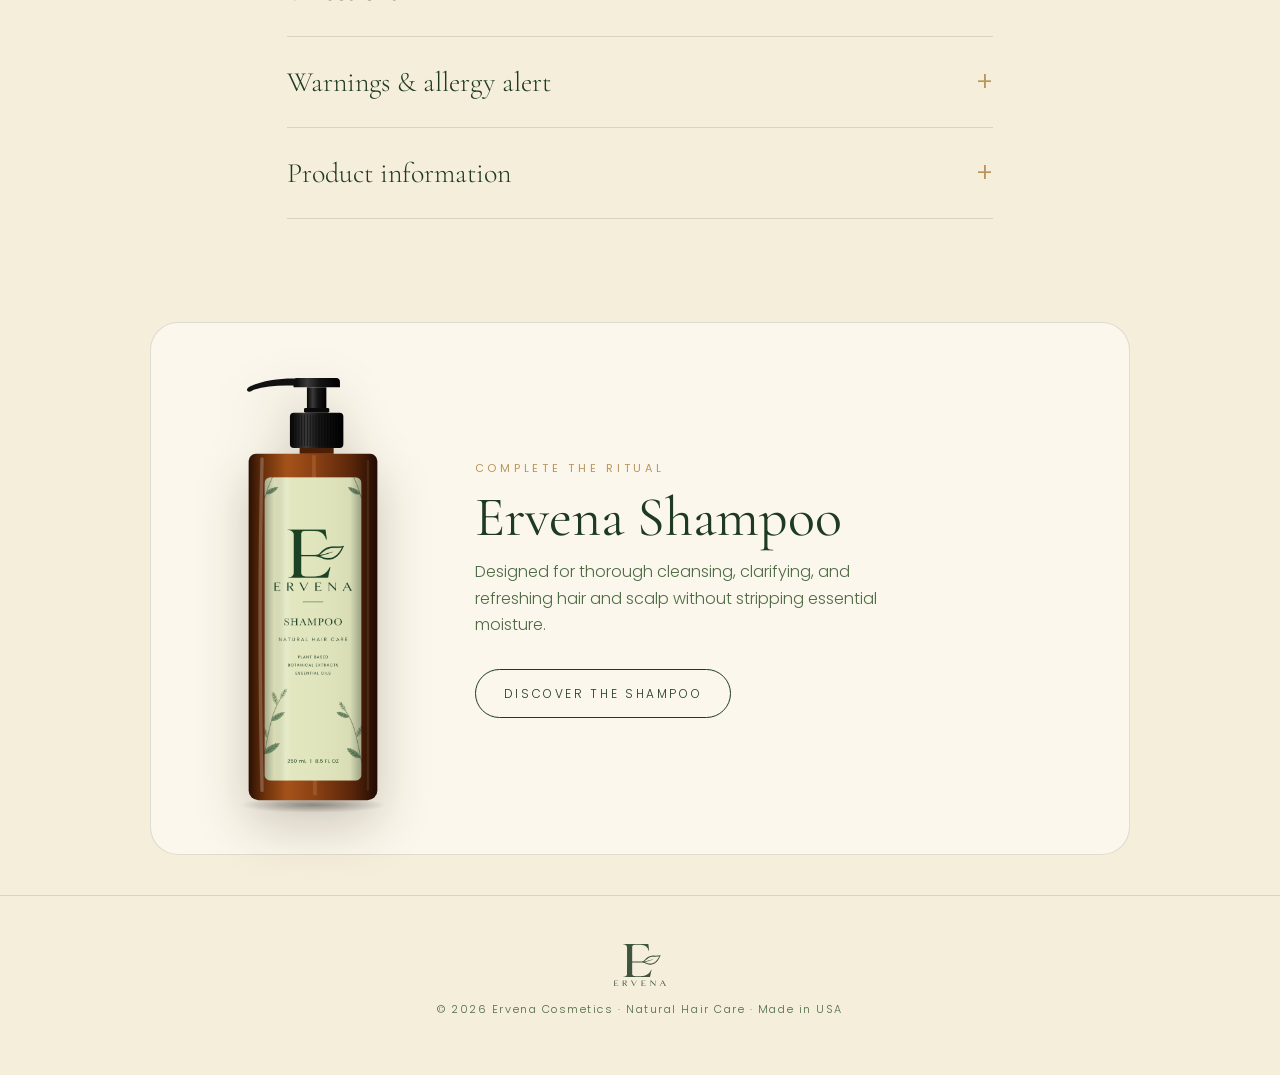
==== commit c914006a: "Clean up conditioner INCI: drop formulation notes Co-Authored-By: Claude Opus 5.5 <noreply@anthropic" ====
--- a/ervena-conditioner/index.html
+++ b/ervena-conditioner/index.html
@@ -97,6 +97,7 @@
 <h3>Aloe vera &amp; B5</h3><p class="inci-name">Aloe Barbadensis · Panthenol</p><p>Hydrating partners that help hair feel supple and manageable.</p></li><li class="ing"><svg viewBox="-4 -30 108 60" aria-hidden="true"><path d="M0 0 C22 31 68 26 100 0 C70 -22 24 -27 0 0Z"/></svg>
 <h3>Hibiscus &amp; green tea</h3><p class="inci-name">Hibiscus Sabdariffa · Camellia Sinensis</p><p>Botanical extracts rich in naturally occurring antioxidants.</p></li><li class="ing"><svg viewBox="-4 -30 108 60" aria-hidden="true"><path d="M0 0 C22 31 68 26 100 0 C70 -22 24 -27 0 0Z"/></svg>
 <h3>Mandarin &amp; cardamom</h3><p class="inci-name">Citrus Reticulata · Elettaria Cardamomum</p><p>Essential oils that give Ervena its fresh, warm citrus-spice scent.</p></li></ul>
+ <p class="swipe" aria-hidden="true">Swipe to see more &rarr;</p>
 </section>
 
 <section class="ritual">
@@ -107,7 +108,7 @@
 <section class="details">
  <details open>
   <summary>Full ingredients (INCI)</summary>
-  <p class="inci">Aqua, Cetearyl Alcohol, Distearoylethyl Dimonium Chloride (or Varisoft equivalent conditioning agent), Caprylic/Capric Triglyceride, Glycerin, Butyrospermum Parkii Butter, Chamomilla Recutita Flower Extract, Leuconostoc/Radish Root Ferment Filtrate, Decyl Glucoside, Argania Spinosa Kernel Oil, Simmondsia Chinensis Seed Oil, Aloe Barbadensis Leaf Extract, Hydroxypropyl Guar Hydroxypropyltrimonium Chloride (Goma Guar Quaternizada), Panthenol, Tocopherol, Citrus Reticulata Peel Oil, Elettaria Cardamomum Seed Oil, Hibiscus Sabdariffa Flower Extract, Camellia Sinensis Leaf Extract, Citric Acid, Limonene*, Linalool*, Citral*, Geraniol*, Citronellol*.</p>
+  <p class="inci">Aqua, Cetearyl Alcohol, Distearoylethyl Dimonium Chloride, Caprylic/Capric Triglyceride, Glycerin, Butyrospermum Parkii Butter, Chamomilla Recutita Flower Extract, Leuconostoc/Radish Root Ferment Filtrate, Decyl Glucoside, Argania Spinosa Kernel Oil, Simmondsia Chinensis Seed Oil, Aloe Barbadensis Leaf Extract, Hydroxypropyl Guar Hydroxypropyltrimonium Chloride, Panthenol, Tocopherol, Citrus Reticulata Peel Oil, Elettaria Cardamomum Seed Oil, Hibiscus Sabdariffa Flower Extract, Camellia Sinensis Leaf Extract, Citric Acid, Limonene*, Linalool*, Citral*, Geraniol*, Citronellol*.</p>
   <p class="note">*Naturally occurring components in essential oils and botanical extracts.</p>
  </details>
  <details>
--- a/assets/product.css
+++ b/assets/product.css
@@ -96,20 +96,37 @@
 @keyframes sway{from{transform:rotate(-2.5deg)}to{transform:rotate(3deg)}}
 @keyframes flutter{from{transform:rotate(-5deg)}to{transform:rotate(6deg)}}
 
+@media (max-width:1100px){.ing{flex-basis:calc(33.333% - 12px)}}
 @media (max-width:860px){
   .hero{grid-template-columns:1fr;text-align:center}
   .hero-copy{margin:0 auto}
   .badges{justify-content:center}
   .facts{grid-template-columns:repeat(3,1fr);text-align:center}
-  .bottle{width:min(240px,58vw)}
+  .bottle{width:min(220px,50vw)}
   .steps{grid-template-columns:1fr 1fr}
   .pair{grid-template-columns:1fr;text-align:center;justify-items:center;margin:0 16px 32px}
   .pair p:not(.kicker){margin-left:auto;margin-right:auto}
 }
+@media (max-width:860px){.ing{flex-basis:calc(50% - 9px);min-width:0}}
+@media (max-width:600px){
+  .hero{padding-top:28px;padding-bottom:48px;gap:20px}
+  .bottle{width:min(190px,50vw)}
+  .halo{inset:4% 8%}
+  .facts{grid-template-columns:1fr 1fr;gap:14px}
+  .facts div:nth-child(2){grid-column:1/-1;order:3}
+  .btn{display:block;text-align:center}
+  .pair .btn{display:inline-block}
+  /* ingredientes: carrossel com rolagem lateral */
+  .keys{padding-left:0;padding-right:0}
+  .keys .sec-head{padding:0 16px}
+  .ing-grid{flex-wrap:nowrap;justify-content:flex-start;overflow-x:auto;scroll-snap-type:x mandatory;gap:12px;padding:4px 16px 18px;scroll-padding:0 16px;scrollbar-width:none}
+  .ing-grid::-webkit-scrollbar{display:none}
+  .ing{flex:0 0 78%;scroll-snap-align:start}
+  .ing:hover{transform:none}
+  .keys .swipe{display:block}
+}
 @media (max-width:480px){
   .steps{grid-template-columns:1fr}
-  .facts{gap:12px}
-  .facts dd{font-size:13px}
-  .top nav a{letter-spacing:.14em}
 }
+.swipe{display:none;text-align:center;font-size:11px;letter-spacing:.2em;text-transform:uppercase;color:var(--sage-deep);margin-top:4px}
 @media (prefers-reduced-motion:reduce){*{animation:none!important;transition:none!important}html{scroll-behavior:auto}}
